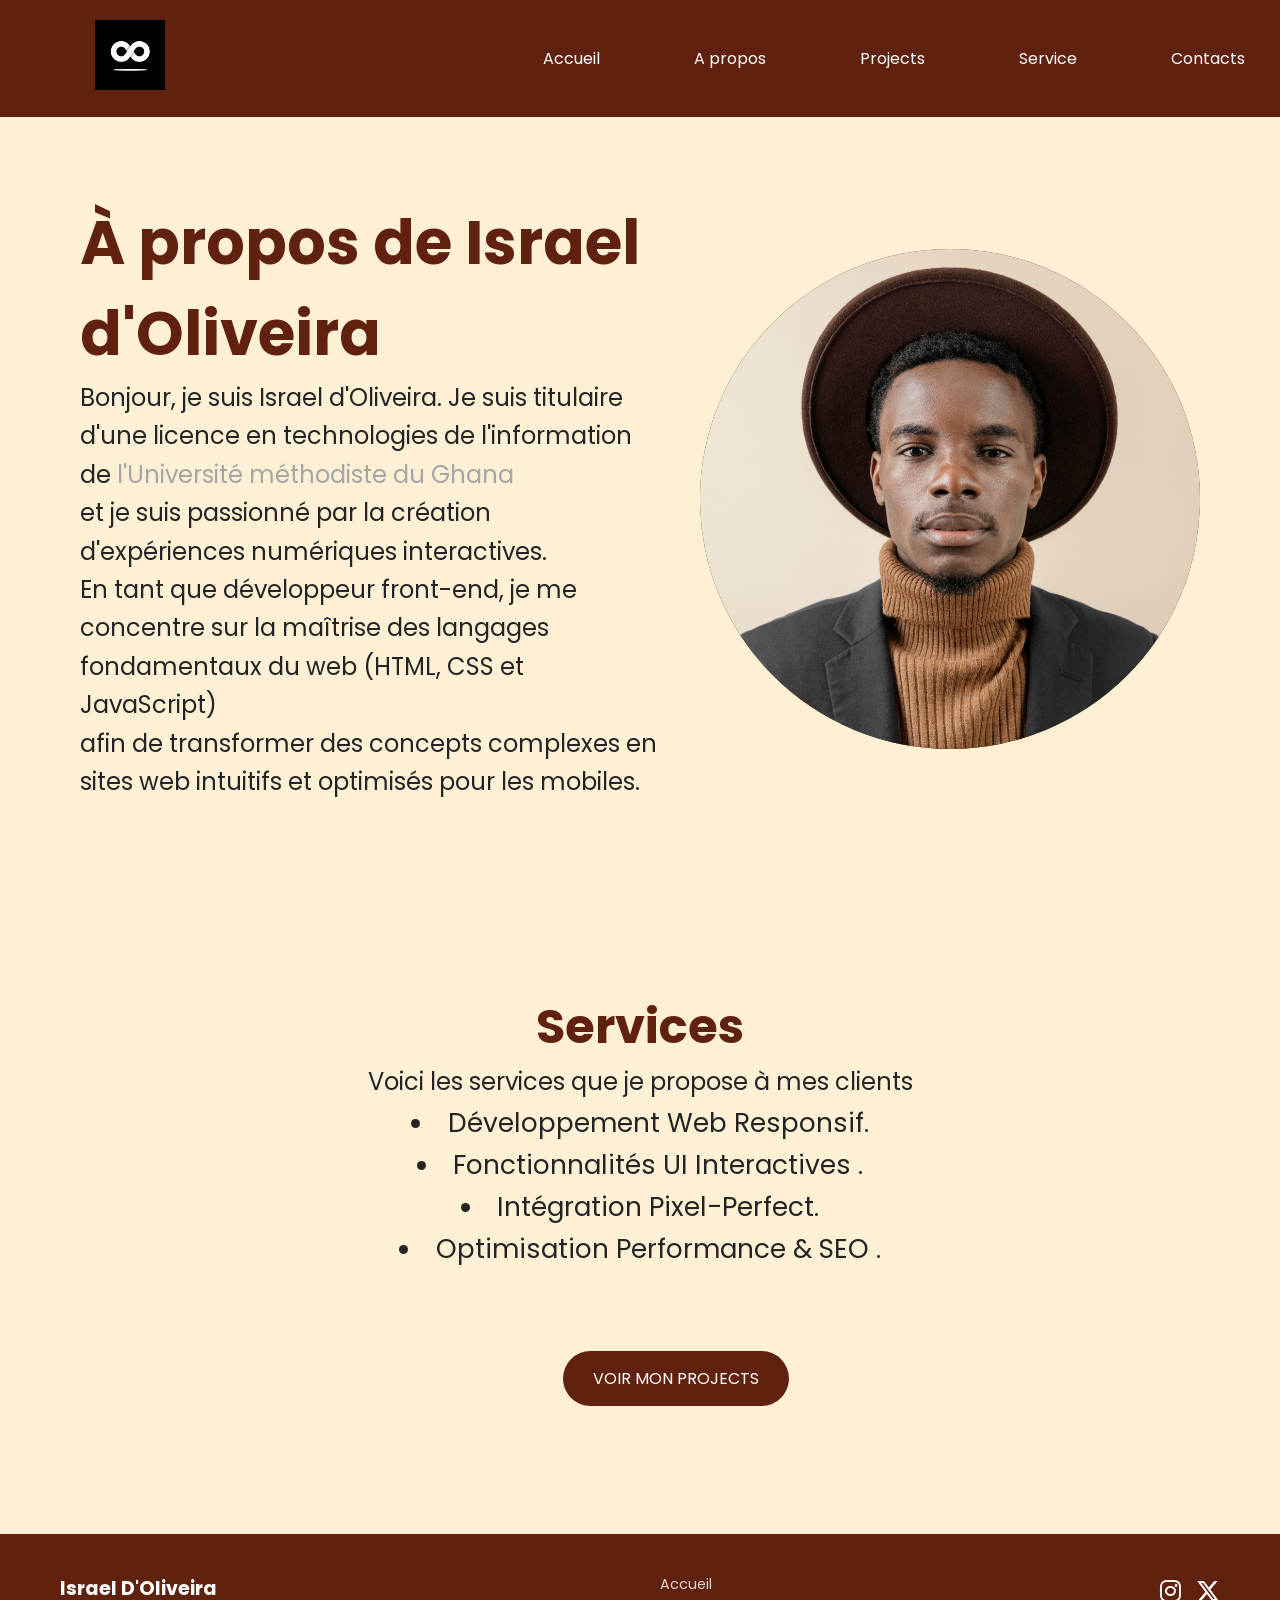
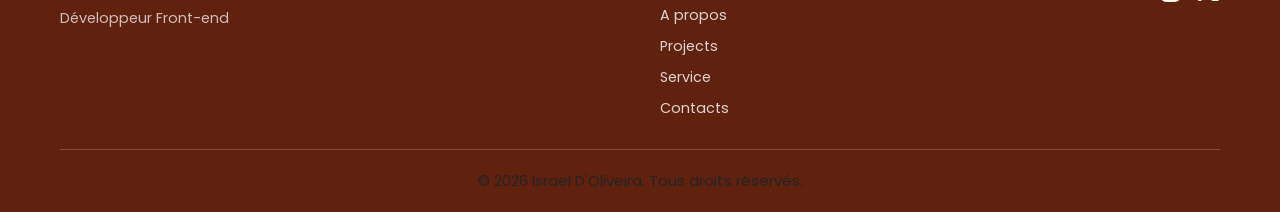
==== a-propos.html @ 4de8db32 "portfolio" ====
<!DOCTYPE html>
<html lang="fr">
<head>
    <meta charset="UTF-8">
    <meta name="viewport" content="width=device-width, initial-scale=1.0">
    <title>À propos de Israel d'Oliveira</title>
    <link rel="stylesheet" href="./styles.css">
    <link href="https://fonts.googleapis.com/css2?family=Poppins:ital,wght@0,100;0,200;0,300;0,400;0,500;0,600;0,700;0,800;0,900;1,100;1,200;1,300;1,400;1,500;1,600;1,700;1,800;1,900&display=swap" rel="stylesheet">
    <link rel="stylesheet" href="https://cdnjs.cloudflare.com/ajax/libs/font-awesome/6.5.0/css/all.min.css">
</head>
<body>
    <header>
        <nav>
            <a href="./index.html"><img src="./assets/logo.jpg" alt="logo" height="70" width="70" class="ancre"></a>

            <!-- Hamburger button -->
    <div class="hamburger" onclick="toggleMenu()">
      <i class="fa-solid fa-bars" id="menu-icon"></i>  <!-- ← HERE -->
    </div>

     <div class="logo">
    <a href="./index.html"> Accueil</a>
    <a href="./a-propos.html"> A propos</a>
    <a href="./project.html">Projects</a>
    <a href="./service.html"> Service</a>
    <a href="./contact.html"> Contacts</a>
     </div>
        </nav>
    </header>


    <section class="aboutme">
     <div >
     
    <h2>À propos de Israel d'Oliveira</h2>

    <p>Bonjour, je suis Israel d'Oliveira. Je suis titulaire d'une licence en technologies de l'information de <a href="https://mug.edu.gh/information-technology/" target="_blank" class="university-link">l'Université méthodiste du Ghana</a>
        <br> et je suis passionné par la création d'expériences numériques interactives.
        <br> En tant que développeur front-end, je me concentre sur la maîtrise des langages fondamentaux du web (HTML, CSS et JavaScript) 
        <br>afin de transformer des concepts complexes en sites web intuitifs et optimisés pour les mobiles.
    </p>
    </div>

    <div class="imagepropos">
        <img src="./assets/aboutimage.jpg" alt="portfolio image" height="500"  >
    </div>
    
    </section>

   <section class="service-section">
    <h2>Services</h2>
    <p>Voici les services que je propose à mes clients</p>
   
        <ul>
            <li>Développement Web Responsif.</li>
            <li>Fonctionnalités UI Interactives .</li>
            <li>Intégration Pixel-Perfect.</li>
            <li>Optimisation Performance & SEO .</li>
        </ul>
    
   </section>
    
    

     
        <a href="./project.html" class="cta-propos">VOIR MON PROJECTS</a>
    
<footer>
    <div class="footer-content">
        
        <!-- Left: Your name/logo -->
        <div class="footer-left">
            <h3>Israel D'Oliveira</h3>
            <p>Développeur Front-end</p>
        </div>

        <!-- Center: Nav links -->
        <div class="footer-center">
            <a href="./index.html">Accueil</a>
            <a href="./a-propos.html">A propos</a>
            <a href="./project.html">Projects</a>
            <a href="./service.html">Service</a>
            <a href="./contact.html">Contacts</a>
        </div>

        <!-- Right: Social icons -->
        <div class="footer-right">
            <a href="#"><i class="fa-brands fa-instagram"></i></a>
            <a href="#"><i class="fa-brands fa-x-twitter"></i></a>
        </div>

    </div>

    <!-- Bottom copyright -->
    <div class="footer-bottom">
        <p>© 2026 Israel D'Oliveira. Tous droits réservés.</p>
    </div>
</footer>
    


    <script src="./script.js"></script>
</body>
</html>
---- styles.css ----
*{
    font-family: "Poppins", sans-serif;
    margin:0;
    padding: 0;
    box-sizing: border-box;
}


html, body{
    background-color: #fdf0d5;
    font-family: "Poppins", sans-serif;
     width: 100%;
    max-width: 100%;
    margin: 0;
    padding: 0;
    overflow-x: hidden;
    
}
p, li{
    font-family: "Poppins", sans-serif;
    font-size: 1.1em;
    color:#242424;
}
 
.high-light{
    color:#61210F;
    font-weight:700;
}

h1{
    font-size: 3.5em;
}
h2{
    font-size: 3.5em;
}


/* header{
    padding: 50px 20px 50px 20px;
    background-color: #61210F;
} */
    
/* .logo{
    background-color: #61210F;
    text-align: center;
    margin-left: 700px;
    
} */
   nav {
    display: flex;
    align-items: center;
    margin-left: 0;        
    gap: 10px;
    justify-content: space-between;
    background-color: #61210F;
    padding: 20px;         
    width: 100%;
    max-width: 100%;
    box-sizing: border-box;
}


/* .ancre{
    margin-right: 800px;
} */

nav a{
    color: white;
     text-decoration: none;
     padding: 0 15px;
      text-align: center;
    margin-left: 60px;
}

a{
    text-decoration: none;
}

/* Hide hamburger on desktop */
.hamburger {
    display: none;
    cursor: pointer;
    font-size: 1.5em;
    color: white;
}


.university-link{
    text-decoration: none;
    color:#A6A6A6
}
.university-link:hover{
    transform: scale(2.1);
    color:#6B473D;
    text-shadow: #61210F 0px 0px 10px;
}
  
.social-media{
    text-align: center;
    background-color: #61210F;

}


a:hover{
    transform: scale(1.1);
    color: #fdf0d5;
    text-shadow: #fdf0d5 0px 0px 10px;
}
.cta {
  background-color:  #61210F;
  display: inline-block;
  justify-content: center;
  padding: 15px 30px;
    border-radius: 50px;
    margin-left: 44%;
    margin-bottom: 10%;
    text-align: center;
    color: #ffff;
}
.cta-propos {
  background-color:  #61210F;
  display: inline-block;
  justify-content: center;
  padding: 15px 30px;
    border-radius: 50px;
    margin-left: 44%;
    margin-bottom: 10%;
    text-align: center;
    color: #ffff;
}
/* .cta a{
    color: #ffffff;
    font-size: 1.2em;
    font-weight: 600;
} */

.cta :hover {
  color: #fdf0d5;
  transform: scale(2.1);
}


.aboutme{
    display: flex;        
    align-items: center;  
    gap: 40px;   
    
}

.aboutme h2{
    font-size: 3.8em;
    color: #61210F;
}

.aboutme p{
    font-size: 1.5em;
    color:#242424;
    line-height: 1.6;
}

img:hover{
    opacity: 0.7;
}

section{
    padding: 80px;
     font-family: "Poppins", sans-serif;
    max-width: 100%;
    width: 100%;
    overflow-x: hidden;
}
main{
     width: 100%;
    max-width: 100%;
    box-sizing: border-box;
}

.service-section h2{
    margin-top: 30px ;
    font-size: 3.0em;
     color: #61210F;
}
.service-section p{
    font-size: 1.5em;
    color:#242424;
    line-height: 1.6;
}
.service-section ul{
    font-size: 1.5em;
    color:#242424;
    line-height: 1.6;
}
.service-section{
    text-align: center;
    list-style-position: inside;
}
.container{
    display: flex;
    height: 100;
}
.intro{
   margin: auto;
   display:block;
   justify-content: center;
   font-size: 1.5em;
   width: 50%;
}

.intro h1{
    font-size: 3.5em;
     color: #61210F;
}
.intro2 h2{
    font-size: 3.5em;
     color: #61210F;
}
.background-image{
    background-color: #61210F;
   border-radius: 53% 47% 63% 37% / 56% 66% 34% 44%  ;
   margin: auto;
   

}
.portfolio-image{
    border-radius: 0% 0% 63% 37%/ 0% 0% 34% 44% ;
}

.imagepropos{
    display: flex;
    justify-content: center;
    background-color: #61210F;
    border-radius: 60% 60% 60% 60% / 60% 60% 60% 60% ;
    width: 600px;      /* reduce this */
    object-fit: cover;
     margin: auto;   


}
.imagepropos img{ 
    width: 500px;      /* reduce this */
    border-radius: 50%;
}

 

footer {
    background-color: #61210F;
    color: white;
    padding: 40px 60px 20px 60px;
    width: 100%;
}

.footer-content {
    display: flex;
    justify-content: space-between;
    align-items: flex-start;
    gap: 40px;
    margin-bottom: 30px;
}

.footer-left h3 {
    font-size: 1.2em;
    margin-bottom: 5px;
    color: white;
}

.footer-left p {
    font-size: 0.9em;
    color: rgba(255,255,255,0.7);
}

.footer-center {
    display: flex;
    flex-direction: column;
    gap: 10px;
}

.footer-center a {
    color: rgba(255,255,255,0.8);
    text-decoration: none;
    font-size: 0.9em;
}

.footer-center a:hover {
    color: white;
}

.footer-right {
    display: flex;
    gap: 15px;
    font-size: 1.5em;
}

.footer-right a {
    color: white;
}

.footer-bottom {
    text-align: center;
    padding-top: 20px;
    border-top: 1px solid rgba(255,255,255,0.2);
    font-size: 0.85em;
    color: rgba(255,255,255,0.6);
}


.intro2{
    text-align: center;
    list-style-position: inside;
    font-size: 1.2em;
}


.image2{
    padding:50px;

}


/* service page  */
.service{
    padding: 50px 100px;
    max-width: 70%;
    text-align: center;
    margin: auto;
}
.service h1{
    font-size: 3.5em;
     color: #61210F;
}
.service p{
    font-size: 1.5em;
    color:#242424;
    line-height: 1.6;
}
.tableprice{
    display: flex;
    justify-content: center;
    gap: 20px;
    margin-top: 50px;
}

table{
    border-collapse: collapse;
    width: 100%;
    max-width: 400px;
    text-align: center;
    margin-bottom: 100px;
}

th, td{
    border: 1px solid #61210F;
    padding: 12px;
}

/* projects page */

.projects{
    padding: 50px 100px;
    max-width: 70%;
    text-align: center;
    margin: auto;
}
.projects h1{
    font-size: 3.5em;
     color: #61210F;
}

.projectcollection{
    display: flex;
    justify-content: center;
    gap: 50px;
    margin-top: 50px;
    margin-bottom: 30px;
}
.projectcollection img{
    border-radius: 20px;
    transition: transform 0.3s ease, opacity 0.3s ease;
}

/* contact page */
.contact{
    padding: 50px 100px;
    max-width: 70%;
    text-align: center;
    margin: auto;
}

.contact h1{
    font-size: 3.5em;
     color: #61210F;
}

form{
    display: flex;
    flex-direction: column;  
    align-items: center;     
    gap: 20px;              
    padding: 40px;
}
input, textarea{
     width: 500px;          
    padding: 15px;           
    border: 2px solid #333;
    border-radius: 8px;
    font-size: 16px;
    background-color: transparent;
}
textarea{
    height: 150px;           
    resize: vertical;        
}
button{
    background-color: #61210F;
    color: white;
    padding: 15px 30px;
    border: none;
    border-radius: 8px;
    font-size: 16px;
    cursor: pointer;
}
button:hover{
    background-color: #A6A6A6;
    color: #61210F;
    transform: scale(1.1);
}






/* tablets resolution */
@media (max-width: 768px) {


.ancre {
    margin-right: 60% ;
}
    /* Show hamburger */
    .hamburger {
        display: block;
    }
    
    nav {
        width: 100%;
        padding: 10px 15px;
    }
.logo {
        display: none;
        flex-direction: column;
        position: absolute;
        top: 80px;
        left: 0;
        width: 100%;
        background-color: #61210F;
        padding: 20px;
        gap: 15px;
        text-align: center;
        z-index: 999;
    }
    
    /* Show nav links when hamburger clicked */
    .logo.active {
        display: flex;
    }

    /* Style each link */
    .logo a {
        color: white;
        padding: 10px 0;
        text-decoration: none;
        border-bottom: 1px solid rgba(255,255,255,0.2);
    }

    /* Fix footer full width */
    footer {
        width: 100%;
        padding: 20px;
    }

    /* Fix ANY section full width */
    section {
        flex-direction: column;
        width: 100%;
        padding: 20px;
        overflow-x: hidden;
        
    }

    .intro{
        width: 100%;
        order: 1;
        padding: 20px;
       
    }
    .intro h1{
        font-size: 2.0em;
        line-height: 1.2;
        padding-top: 20px;
        padding-bottom: 10px;
    }

    .intro p{
        font-size: 1em;
        line-height: 1.4;
        padding-top: 20px;
        max-width:  80%;
    }
    .background-image{
        width: 100%;
        order: 2;
    }

    .intro2{
        width: 100%;
        order: 3;
        padding: 40px;
        padding-top: 15%;
    }

    .cta{
        margin-left: 33%;
        margin-top: 10%;
    }
    .aboutme{
        flex-direction: column;
        padding: 30px;
        text-align: center;
    }
     .aboutme h2{
        font-size: 3.5em;
        line-height: 1.2;
        padding-top: 20px;
        padding-bottom: 10px;
    }
    .imagepropos{
        width: 60%;
        padding: auto;
        border-radius: 50%;
    }
    .imagepropos img{
        width: 100%;
        padding: 20px;
        border-radius: 50%;
    }
    .cta-propos{
        margin-left: 35%;
        margin-top: 10%;
    }
    
    .service-section h2{
        font-size: 3.0em;
        line-height: 1.2;
        padding-top: 20px;
        padding-bottom: 10px;
     }
     .service-section p, .service-section ul{
        font-size: 1.2em;
        line-height: 1.4;
        padding-top: 20px;
     }
     .service-section{
        padding: 20px;
     }
     .projects{
        padding: 20px;
    }
      .projects h1{
        font-size: 3.0em;
        line-height: 1.2;
        padding-top: 20px;
        padding-bottom: 10px;
     }
     .projects p{
        font-size: 1.2em;
        line-height: 1.4;
        padding-top: 20px;
     }

    .projectcollection{
        flex-direction: column;
        padding: 20px;
        align-items: center;
    }
    .service{
        padding: 20px;
    }
      .contact h1{
        font-size: 3.0em;
        line-height: 1.2;
        padding-top: 20px;
        padding-bottom: 10px;
     }
    .contact p{
        font-size: 1.2em;
        line-height: 1.4;
        padding-top: 20px;
    }
      form{
         width: 100%;
         padding: 20px; 
      }
       input, textarea{
         width: 100%;
         padding: 15px; 
      }
    

    /* Fix text not stretching too wide */
    p, h1, h2, h3 {
        max-width: 100%;
        word-wrap: break-word;
    }

    /* Fix images not overflowing */
    img {
        max-width: 100%;
        height: auto;
    }

     .footer-content {
        flex-direction: column;
        align-items: center;
        text-align: center;
    }

}



/* Mobile resolution */
@media (max-width: 480px) {

.ancre {
    margin-right: 60% ;
}

     .hamburger {
        display: block;
    }
    
    nav {
        width: 100%;
        padding: 10px 15px;
    }
 .logo {
        display: none;
        flex-direction: column;
        position: absolute;
        top: 80px;        /* ← adjust this to match your navbar height */
        left: 0;
        width: 100%;
        background-color: #61210F;
        padding: 20px;
        gap: 15px;
        text-align: center;
        z-index: 9999;    /* ← very high so it appears on top */
    }

    .logo.active {
        display: flex;
    }

    .logo a {
        color: white;
        padding: 10px 0;
        text-decoration: none;
        font-size: 1em;
        border-bottom: 1px solid rgba(255,255,255,0.2);
    }

        nav {
            width: 100%;
            padding: 10px 15px;
        }
    
       
        /* Fix footer full width */
        footer {
            width: 100%;
            padding: 20px;
        }
    
        /* Fix ANY section full width */
        section {
            flex-direction: column;
            width: 100%;
            padding: 20px;
            overflow-x: hidden;
            text-align: center;
            
        }

    /* Force stack vertically */
        .container {
            flex-direction: column !important;
            align-items: center;
            padding: 20px;
        }

        /* Image comes SECOND */
        .background-image {
            order: 2;
            width: 60%;
            display: flex;
            justify-content: center;
            border-radius: 50% 50% 50% 50% / 50% 50% 50% 50% ;
            
        }

        .portfolio-image {
            width: 100%;
            border-radius: 50% 50% 50% 50% / 50% 50% 50% 50% ;
        }

        /* Text comes FIRST */
        .intro {
            order: 1;
            width: 100%;
            text-align: left;
            margin-left: 35px;
            line-height: normal;
        }

        /* Reduce h1 size */
        .intro h1 {
            font-size: 1.3em;
            line-height: 1.3;
            padding-top: 20px;
        }
        .intro p {
            font-size: 16px;
            line-height: 1.4;
            padding-top: 20px;
            max-width: 100%;
            text-align: left;
        }   

/*     
        .intro{
            width: 100%;
            order: 1;
            padding: 20px;
        }
        .portfolio-image{
            width: 100%;
            order: 2;
        }
        .intro h1{
            padding-top: 20px;
            padding-bottom: 10px;
            font-size: 1.8em;
            line-height: 1.3;
        }

    
        .intro p{
            font-size: 1em;
            line-height: 1.2;
            padding-top: 20px;
            max-width:  100%;
        } */
        /* .background-image{
            width: 100%;
            order: 2;
        } */
    
        .intro2{
            order: 1;
            width: 100%;
            text-align: left;
            margin-left: 35px;
            line-height: normal;
        }

        .intro2 h2{
             font-size: 1.6em;
            line-height: 1.3;
            padding-top: 20px;
        }

        .intro2 p{
            font-size: 16px;
            line-height: 1.4;
            padding-top: 20px;
            max-width: 100%;
            text-align: left;
        }
        .intro2 ul{
            font-size: 16px;
            line-height: 1.4;
            padding-top: 20px;
            max-width: 100%;
            text-align: left;
        }
    
        .cta{
            margin-left: 20%;
            margin-top: 10%;
            width: auto;
            
        }
        .aboutme{
            flex-direction: column;
            padding: 30px;
             width: 100%;
            text-align: left;
            margin-left: 35px;
            line-height: normal;
        }
         .aboutme h2{
            text-align: left;
            margin-left: 35px;
            line-height: normal;
            font-size: 1.6em;
        }
        .aboutme p{
            font-size: 16px;
            line-height: 1.4;
            padding-top: 20px;
            max-width: 100%;
            text-align: left;
            margin-right: 20px;
        }
        .imagepropos{
            width: 60%;
            padding: auto;
            border-radius: 50%;
             margin-right: 90px;
        }
        .imagepropos img{
            width: 100%;
            padding: 20px;
            border-radius: 50%;
        }
        .cta-propos{
            margin-left: 22%;
            margin-top: 10%;
        }
        .service-section h2{
            text-align: center;
            margin-left: 25px;
            line-height: normal;
            font-size: 1.6em;
         }
         .service-section p, .service-section ul{
            font-size: 16px;
            line-height: 1.4;
            padding-top: 20px;
            max-width: 100%;
            text-align: center;
         }
         .service-section{
            padding: 20px;
         }
         .projects{
            padding: 20px;
        }
          .projects h1{
            font-size: 3.0em;
            line-height: 1.2;
            padding-top: 20px;
            padding-bottom: 10px;
         }
         .projects p{
            font-size: 1.2em;
            line-height: 1.4;
            padding-top: 20px;
         }

            .projectcollection{
                flex-direction: column;
                padding: 20px;
                align-items: center;
            }
        .service{
            width: 100%;
            text-align: left;
            margin-left: 35px;
            line-height: normal;
        }

        .service h1{
            font-size: 2.3em;
            line-height: 1.3;
            padding-top: 20px;
        }

        .service p{ 
         font-size: 16px;
         line-height: 1.4;
         padding-top: 20px;
        max-width: 100%;
        text-align: left;
        }
        .mobile-screen{
            display: none;
        }

        table {
        width: 90%;           /* not full edge to edge */
        margin: 20px auto;    /* centers the table + space top and bottom */
       }

        td, th {
            padding: 12px;        /* space inside each cell */
            font-size: 0.85em;    /* slightly smaller text */
        }

        .contact{
        width: 100%;
        padding: 20px;
        overflow-x: hidden;
        }


            .contact h1{
            font-size: 1.8em;
        word-break: normal;    /* stops breaking mid-word */
        white-space: normal;
        text-align: center;
             }

        .contact p{
            width: 100%;
        text-align: center;
        font-size: 0.95em;
        word-break: normal;
        /* font-size: 16px;
        line-height: 1.4;
        padding-top: 20px;
        max-width: 100%;
        text-align: center;  */
        }
        
          form{
             width: 100%;
             padding: 20px; 
          }
           input, textarea{
             width: 100%;
             padding: 15px; 
          } 

    /* Fix text not stretching too wide */
    p, h1, h2, h3 {
        max-width: 100%;
        word-wrap: break-word;
    }

    

   
}
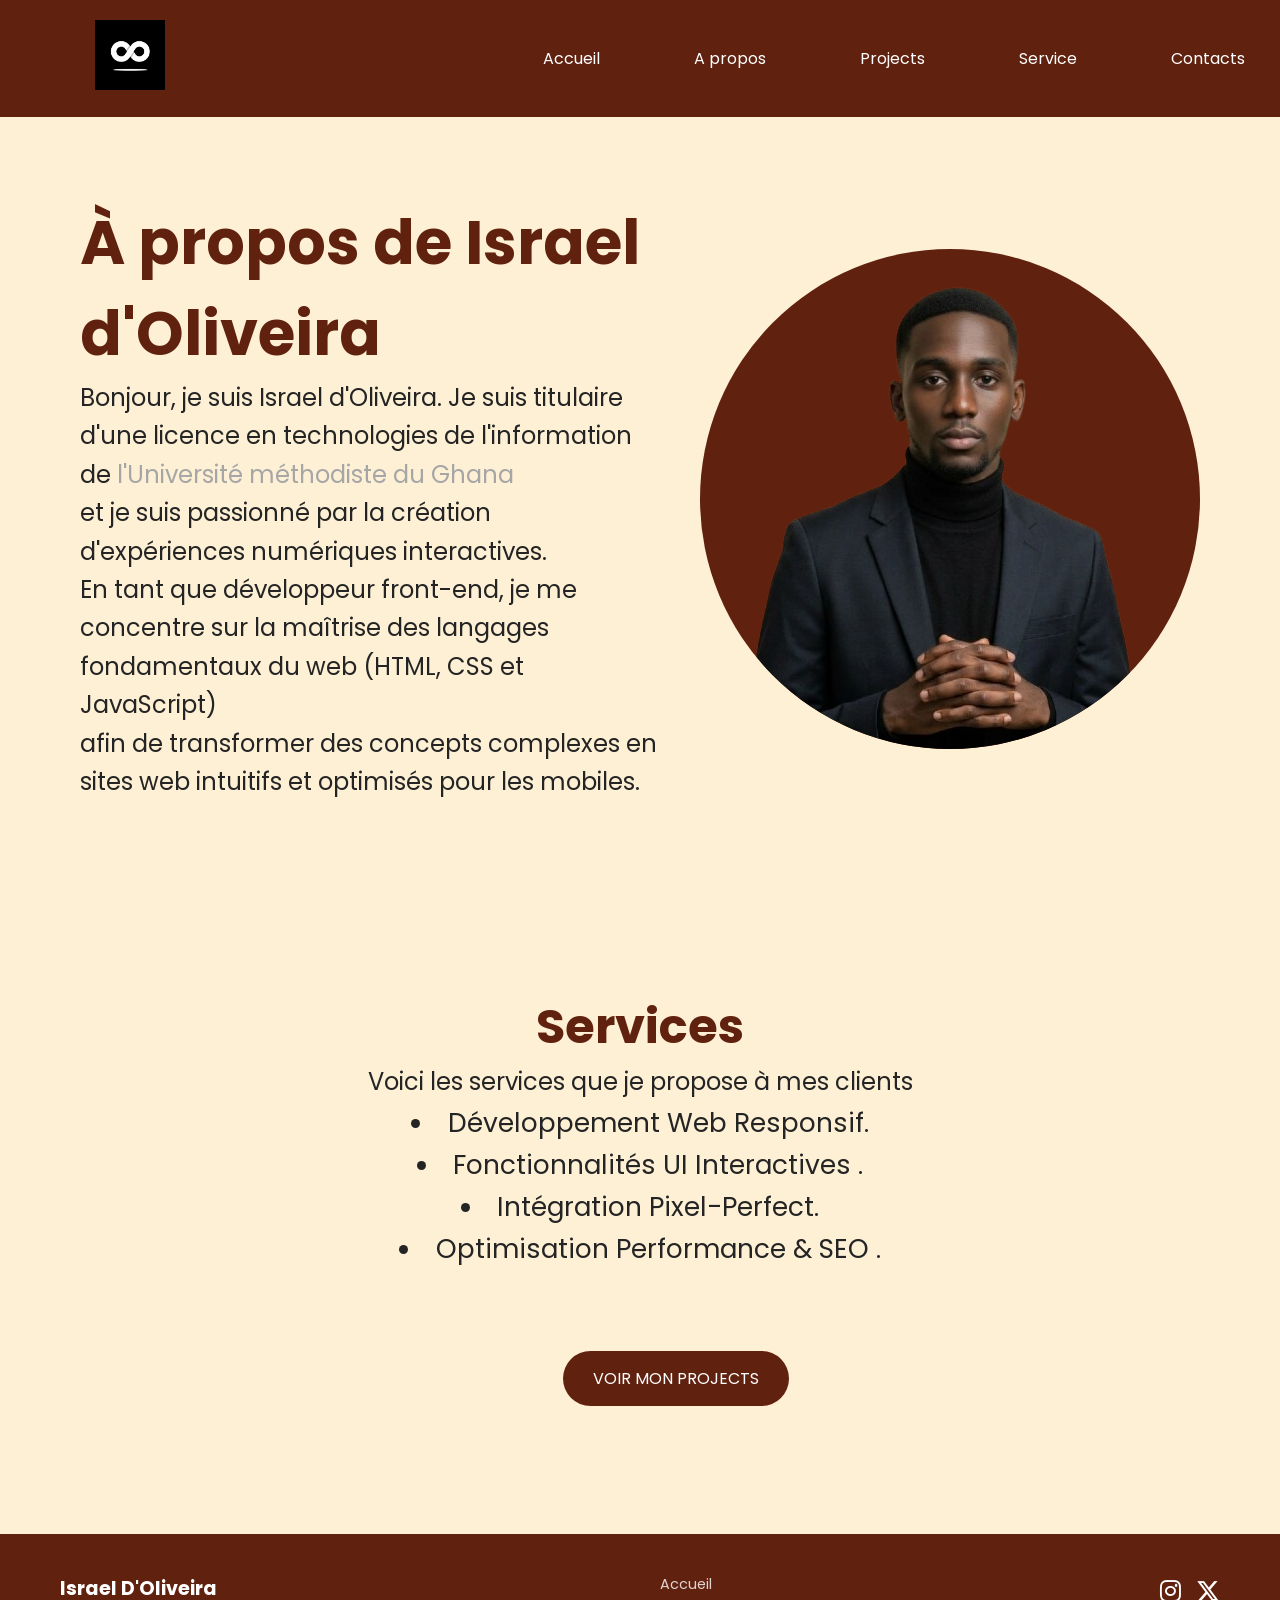
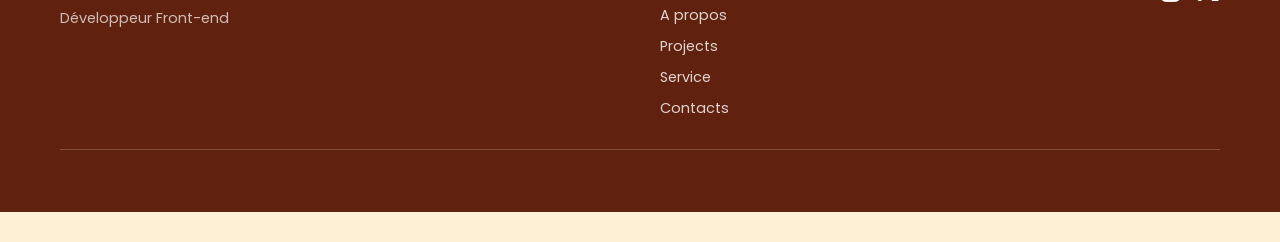
==== commit 991785f5: "change the image" ====
--- a/a-propos.html
+++ b/a-propos.html
@@ -42,7 +42,7 @@
     </div>
 
     <div class="imagepropos">
-        <img src="./assets/aboutimage.jpg" alt="portfolio image" height="500"  >
+        <img src="./assets/aboutimage.png" alt="portfolio image" height="500"  >
     </div>
     
     </section>
--- a/styles.css
+++ b/styles.css
@@ -6,16 +6,36 @@
 }
 
 
-html, body{
+html, body {
     background-color: #fdf0d5;
     font-family: "Poppins", sans-serif;
-     width: 100%;
+    width: 100%;
     max-width: 100%;
     margin: 0;
     padding: 0;
     overflow-x: hidden;
-    
-}
+    overflow-y: auto;   /* ← change scroll to auto */
+}
+
+
+
+html::-webkit-scrollbar {
+    width: 8px; /* keeps only ONE scrollbar on Chrome */
+     
+    overflow-x: hidden;
+}
+
+.reveal {
+    opacity: 0;
+    transform: translateY(50px);
+    transition: all 0.8s ease;
+}
+
+.reveal.active {
+    opacity: 1;
+    transform: translateY(0);
+}
+
 p, li{
     font-family: "Poppins", sans-serif;
     font-size: 1.1em;
@@ -208,12 +228,13 @@
 }
 
 .intro h1{
-    font-size: 3.5em;
+    font-size: 2.8em;
      color: #61210F;
 }
 .intro2 h2{
     font-size: 3.5em;
      color: #61210F;
+
 }
 .background-image{
     background-color: #61210F;
@@ -644,6 +665,11 @@
     nav {
         width: 100%;
         padding: 10px 15px;
+        display: flex;
+    }
+    .ancre {
+    padding: 10px;
+    
     }
  .logo {
         display: none;
